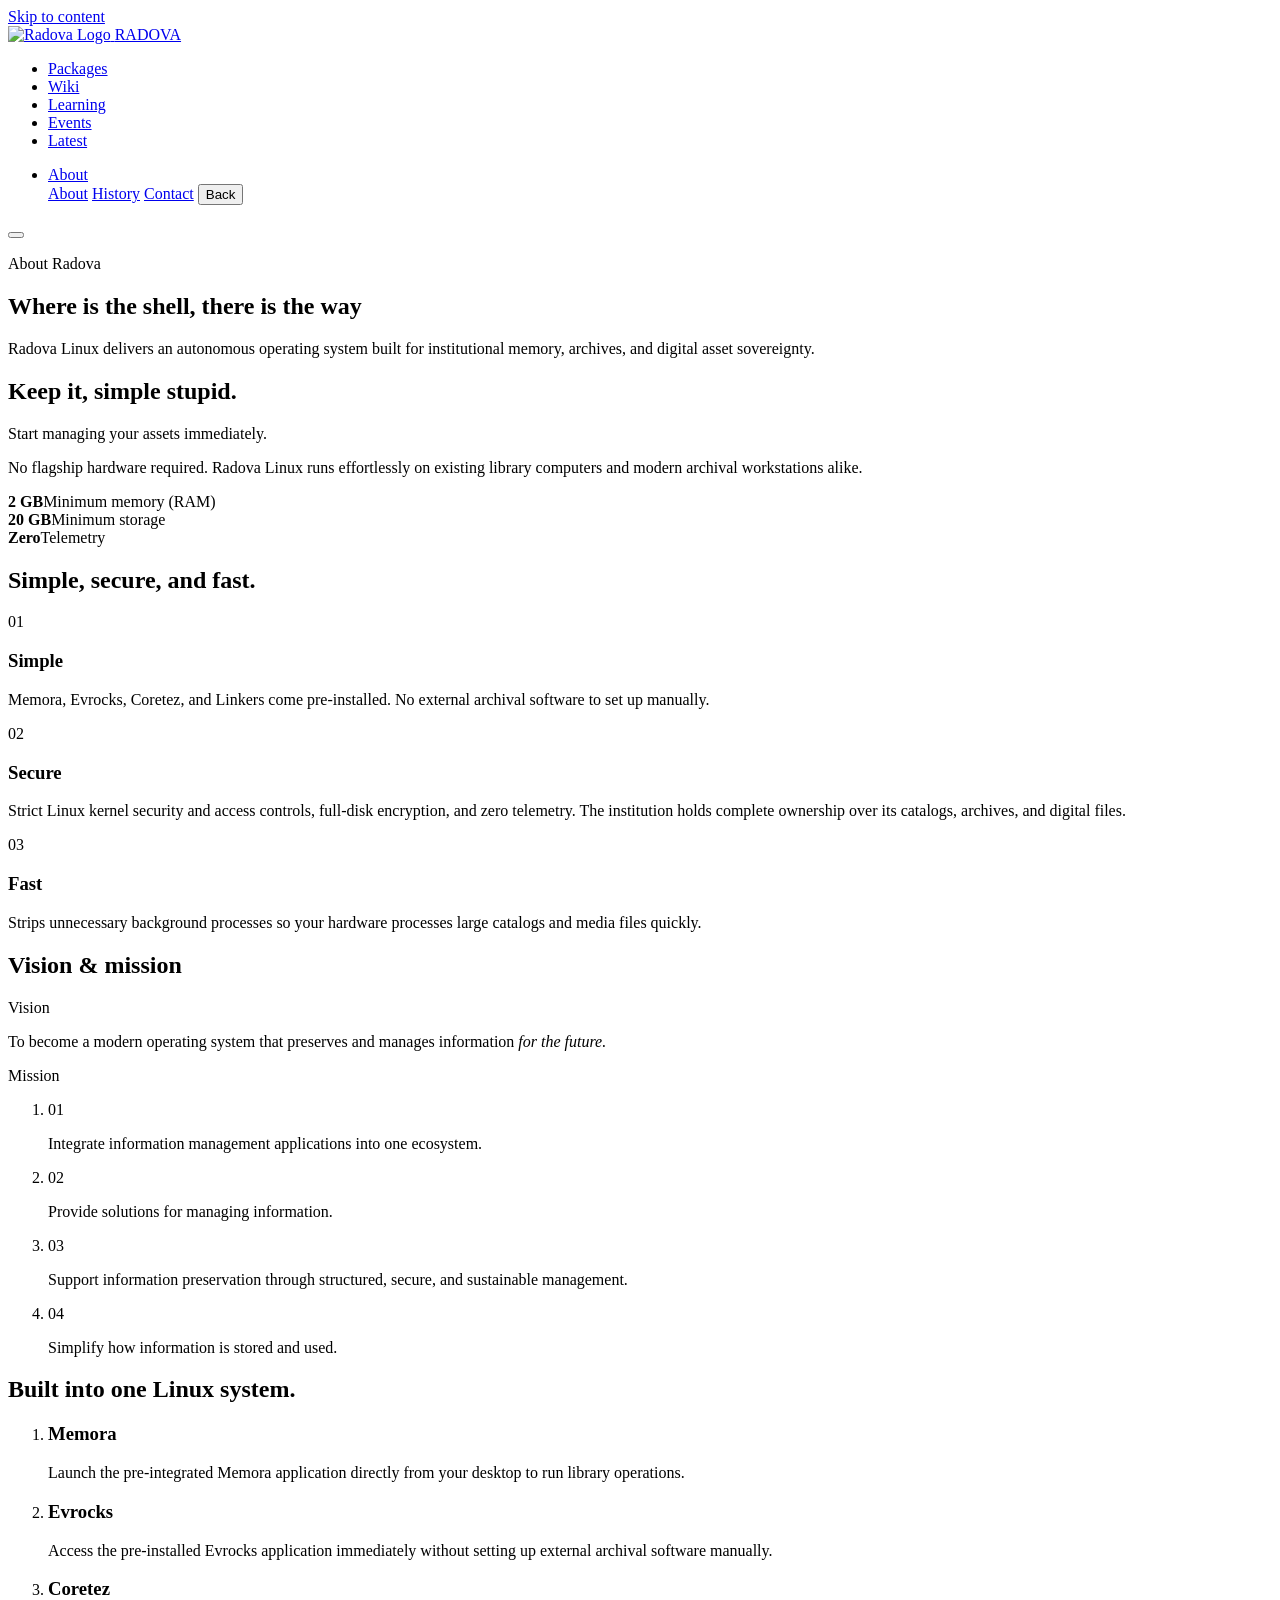
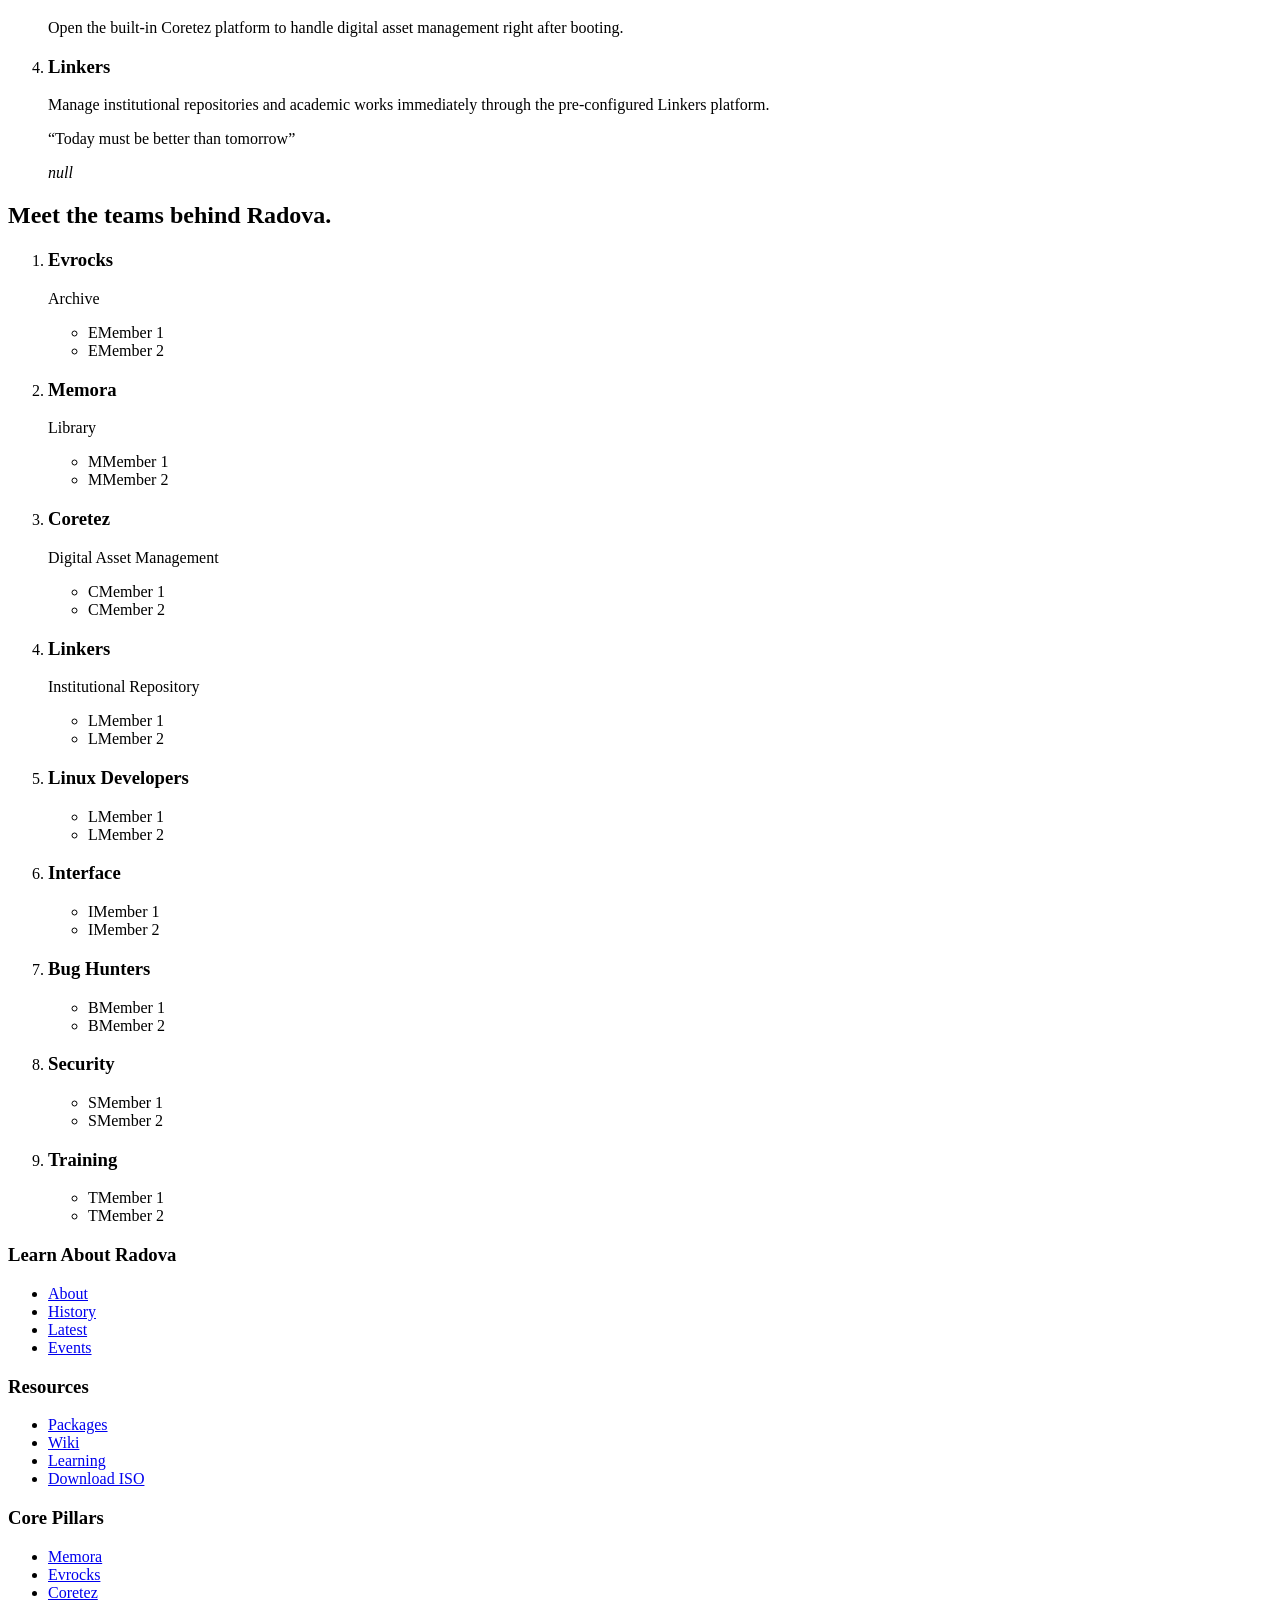
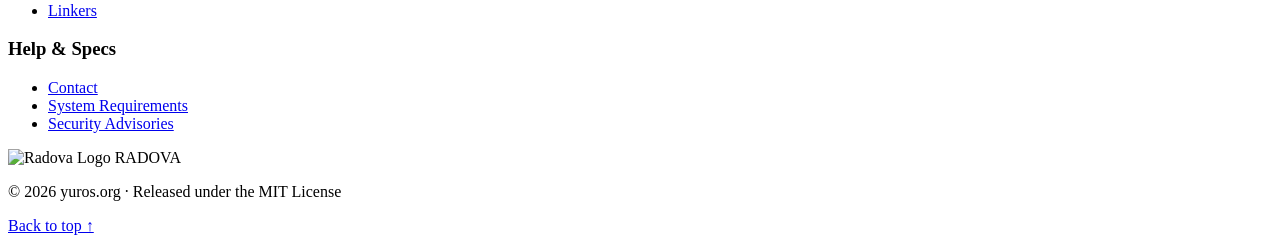
==== index.html @ 68aae40e "update" ====
<!DOCTYPE html>
<html lang="en">
<head>
  <meta charset="UTF-8">
  <meta name="viewport" content="width=device-width, initial-scale=1.0">
  <meta name="color-scheme" content="light">
  <meta name="theme-color" content="#FFFFFF">
  <title>About — Radova Linux</title>
  <meta name="description" content="Radova Linux delivers an autonomous operating system built for institutional memory, archives, and digital asset sovereignty.">
  <link rel="canonical" href="https://radova.org/index.html">
  <link rel="preload" as="font" type="font/woff2" href="assets/fonts/lato-latin-900.woff2" crossorigin>
  <link rel="preload" as="font" type="font/woff2" href="assets/fonts/roboto-latin-wght.woff2" crossorigin>
  <link rel="icon" type="image/png" href="assets/logo.png">
  <link rel="stylesheet" href="assets/about.css">
  <link rel="stylesheet" href="contact.css">
  <link rel="stylesheet" href="https://radova.org/about/assets/site.css?v=8">
  <link rel="stylesheet" href="https://radova.org/about/assets/contact.css">
  
</head>
<body>

  <a class="skip-link" href="#main">Skip to content</a>

 <header class="site-header">
    <a class="brand-lockup" href="https://radova.org/">
      <img src="/assets/logo.png" alt="Radova Logo" width="32">
      <span class="brand-name">RADOVA</span>
    </a>

    <div id="primary-nav" class="header-menu">
      <nav aria-label="Primary navigation">
        <ul class="nav-list">
          <li><a target="_blank" href="https://packer.radova.org">Packages</a></li>
          <li><a target="_blank" href="https://wiki.radova.org">Wiki</a></li>
          <li><a href="https://radova.org/learns">Learning</a></li>
          <li><a href="https://radova.org/events">Events</a></li>
          <li><a href="https://radova.org/latest/">Latest</a></li>
        </ul>
      </nav>

      <nav class="navbar" aria-label="About menu">
        <ul class="nav-links">
          <li class="dropdown">
            <a id="test2" href="#" class="btn-navy" aria-haspopup="true" aria-expanded="false">About</a>
            <div class="menu-arrow" aria-hidden="true"></div>
            <div class="dropdown-content" role="menu">
              <a class="d-content-h" href="https://radova.org/about/" role="menuitem">About</a>
              <a class="d-content-r" href="https://radova.org/about/history" role="menuitem">History</a>
              <a class="d-content-c" href="https://radova.org/about/contact" role="menuitem">Contact</a>
              <button type="button" class="d-content-back" role="menuitem">Back</button>
            </div>
          </li>
        </ul>
      </nav>
    </div>

    <button
      type="button"
      class="nav-toggle"
      aria-label="Buka menu navigasi"
      aria-controls="primary-nav"
      aria-expanded="false"
    >
      <span></span>
      <span></span>
      <span></span>
    </button>
  </header>

  <main id="main" tabindex="-1">

    <!-- Copy on this page is taken from radova.org (index.html); keep it in sync instead of inventing new claims. -->
    <section class="ab-hero" aria-labelledby="hero-title">
      <div class="wrap">
        <p class="eyebrow">About Radova</p>
        <h1 id="hero-title">Where is the shell, <span>there is the way</span></h1>
        <p class="sub">Radova Linux delivers an autonomous operating system built for institutional memory, archives, and digital asset sovereignty.</p>
      </div>
    </section>

    <section class="ab-section" aria-labelledby="why-title">
      <div class="wrap">
        <div class="split">
          <h2 id="why-title">Keep it, <span>simple stupid.</span></h2>
          <div class="prose">
            <p class="lead">Start managing your assets immediately.</p>
            <p>No flagship hardware required. Radova Linux runs effortlessly on existing library computers and modern archival workstations alike.</p>
          </div>
        </div>

        <div class="stats">
          <div class="stat"><strong>2 GB</strong><span>Minimum memory (RAM)</span></div>
          <div class="stat"><strong>20 GB</strong><span>Minimum storage</span></div>
          <div class="stat"><strong>Zero</strong><span>Telemetry</span></div>
        </div>
      </div>
    </section>

    <section class="ab-section" aria-labelledby="principles-title">
      <div class="wrap">
        <h2 id="principles-title">Simple, secure, <span>and fast.</span></h2>
        <div class="principles">
          <article class="principle">
            <span class="num">01</span>
            <h3>Simple</h3>
            <p>Memora, Evrocks, Coretez, and Linkers come pre-installed. No external archival software to set up manually.</p>
          </article>
          <article class="principle">
            <span class="num">02</span>
            <h3>Secure</h3>
            <p>Strict Linux kernel security and access controls, full-disk encryption, and zero telemetry. The institution holds complete ownership over its catalogs, archives, and digital files.</p>
          </article>
          <article class="principle">
            <span class="num">03</span>
            <h3>Fast</h3>
            <p>Strips unnecessary background processes so your hardware processes large catalogs and media files quickly.</p>
          </article>
        </div>
      </div>
    </section>

    <!-- Vision & mission: provided by the Radova team (translated from Indonesian).
         Each vision word is a .w span so it can light up on scroll. -->
    <section class="ab-section ab-vm" aria-labelledby="vm-title">
      <div class="wrap">
        <div class="vm-grid">
          <div class="vm-side">
            <h2 id="vm-title" class="eyebrow">Vision &amp; mission</h2>
            <p class="vm-label">Vision</p>
          </div>
          <p class="vm-vision"><span class="w">To</span> <span class="w">become</span> <span class="w">a</span> <span class="w">modern</span> <span class="w">operating</span> <span class="w">system</span> <span class="w">that</span> <span class="w">preserves</span> <span class="w">and</span> <span class="w">manages</span> <span class="w">information</span> <em><span class="w">for</span> <span class="w">the</span> <span class="w">future.</span></em></p>
        </div>

        <p class="vm-label vm-label-mission">Mission</p>
        <ol class="vm-missions" role="list">
          <li><span class="vm-num" aria-hidden="true">01</span><p>Integrate information management applications into one ecosystem.</p></li>
          <li><span class="vm-num" aria-hidden="true">02</span><p>Provide solutions for managing information.</p></li>
          <li><span class="vm-num" aria-hidden="true">03</span><p>Support information preservation through structured, secure, and sustainable management.</p></li>
          <li><span class="vm-num" aria-hidden="true">04</span><p>Simplify how information is stored and used.</p></li>
        </ol>
      </div>
    </section>

    <section class="ab-section" aria-labelledby="apps-title">
      <div class="wrap">
        <h2 id="apps-title">Built into one <span>Linux system.</span></h2>

        <ol class="mission" role="list">
          <li><h3>Memora</h3><p>Launch the pre-integrated Memora application directly from your desktop to run library operations.</p></li>
          <li><h3>Evrocks</h3><p>Access the pre-installed Evrocks application immediately without setting up external archival software manually.</p></li>
          <li><h3>Coretez</h3><p>Open the built-in Coretez platform to handle digital asset management right after booting.</p></li>
          <li><h3>Linkers</h3><p>Manage institutional repositories and academic works immediately through the pre-configured Linkers platform.</p></li>
        </ol>
      </div>
    </section>

    <section class="ab-quote" aria-label="Quote">
      <div class="wrap">
        <blockquote>
          <p>&ldquo;Today must be better than tomorrow&rdquo;</p>
          <cite>null</cite>
        </blockquote>
      </div>
    </section>

    <!-- Team members: one <li class="member"> per person, as many as needed.
         With a photo: <span class="avatar"><img src="assets/team/NAME.jpg" alt=""></span>
         Without one: <span class="avatar" aria-hidden="true">INITIALS</span> -->
    <section class="ab-section" aria-labelledby="team-title">
      <div class="wrap">
        <div class="team-head">
          <h2 id="team-title">Meet the teams <span>behind Radova.</span></h2>
        </div>

        <ol class="team" role="list">
          <li class="team-row">
            <div class="team-id"><h3>Evrocks</h3><p class="role">Archive</p></div>
            <ul class="members" role="list" aria-label="Evrocks members">
              <li class="member"><span class="avatar" aria-hidden="true">E</span><span class="member-name">Member 1</span></li>
              <li class="member"><span class="avatar" aria-hidden="true">E</span><span class="member-name">Member 2</span></li>
            </ul>
          </li>
          <li class="team-row">
            <div class="team-id"><h3>Memora</h3><p class="role">Library</p></div>
            <ul class="members" role="list" aria-label="Memora members">
              <li class="member"><span class="avatar" aria-hidden="true">M</span><span class="member-name">Member 1</span></li>
              <li class="member"><span class="avatar" aria-hidden="true">M</span><span class="member-name">Member 2</span></li>
            </ul>
          </li>
          <li class="team-row">
            <div class="team-id"><h3>Coretez</h3><p class="role">Digital Asset Management</p></div>
            <ul class="members" role="list" aria-label="Coretez members">
              <li class="member"><span class="avatar" aria-hidden="true">C</span><span class="member-name">Member 1</span></li>
              <li class="member"><span class="avatar" aria-hidden="true">C</span><span class="member-name">Member 2</span></li>
            </ul>
          </li>
          <li class="team-row">
            <div class="team-id"><h3>Linkers</h3><p class="role">Institutional Repository</p></div>
            <ul class="members" role="list" aria-label="Linkers members">
              <li class="member"><span class="avatar" aria-hidden="true">L</span><span class="member-name">Member 1</span></li>
              <li class="member"><span class="avatar" aria-hidden="true">L</span><span class="member-name">Member 2</span></li>
            </ul>
          </li>
          <li class="team-row">
            <div class="team-id"><h3>Linux Developers</h3></div>
            <ul class="members" role="list" aria-label="Linux Developers members">
              <li class="member"><span class="avatar" aria-hidden="true">L</span><span class="member-name">Member 1</span></li>
              <li class="member"><span class="avatar" aria-hidden="true">L</span><span class="member-name">Member 2</span></li>
            </ul>
          </li>
          <li class="team-row">
            <div class="team-id"><h3>Interface</h3></div>
            <ul class="members" role="list" aria-label="Interface members">
              <li class="member"><span class="avatar" aria-hidden="true">I</span><span class="member-name">Member 1</span></li>
              <li class="member"><span class="avatar" aria-hidden="true">I</span><span class="member-name">Member 2</span></li>
            </ul>
          </li>
          <li class="team-row">
            <div class="team-id"><h3>Bug Hunters</h3></div>
            <ul class="members" role="list" aria-label="Bug Hunters members">
              <li class="member"><span class="avatar" aria-hidden="true">B</span><span class="member-name">Member 1</span></li>
              <li class="member"><span class="avatar" aria-hidden="true">B</span><span class="member-name">Member 2</span></li>
            </ul>
          </li>
          <li class="team-row">
            <div class="team-id"><h3>Security</h3></div>
            <ul class="members" role="list" aria-label="Security members">
              <li class="member"><span class="avatar" aria-hidden="true">S</span><span class="member-name">Member 1</span></li>
              <li class="member"><span class="avatar" aria-hidden="true">S</span><span class="member-name">Member 2</span></li>
            </ul>
          </li>
          <li class="team-row">
            <div class="team-id"><h3>Training</h3></div>
            <ul class="members" role="list" aria-label="Training members">
              <li class="member"><span class="avatar" aria-hidden="true">T</span><span class="member-name">Member 1</span></li>
              <li class="member"><span class="avatar" aria-hidden="true">T</span><span class="member-name">Member 2</span></li>
            </ul>
          </li>
        </ol>
      </div>
    </section>

  </main>

  <footer class="site-footer">
    <div class="footer-grid">
      <div class="footer-col">
        <h3 class="footer-heading">Learn About Radova</h3>
        <ul class="footer-links">
          <li><a href="https://radova.org/about/">About</a></li>
          <li><a href="https://radova.org/about/history">History</a></li>
          <li><a href="https://radova.org/latest/">Latest</a></li>
          <li><a href="https://radova.org/events">Events</a></li>
        </ul>
      </div>

      <div class="footer-col">
        <h3 class="footer-heading">Resources</h3>
        <ul class="footer-links">
          <li><a target="_blank" rel="noopener" href="https://packer.radova.org">Packages</a></li>
          <li><a target="_blank" rel="noopener" href="https://wiki.radova.org">Wiki</a></li>
          <li><a href="https://radova.org/learns">Learning</a></li>
          <li><a href="https://sourceforge.net/projects/memora/files/radova-linux-2026.11.06-x86_64.iso/download">Download ISO</a></li>
        </ul>
      </div>

      <div class="footer-col">
        <h3 class="footer-heading">Core Pillars</h3>
        <ul class="footer-links">
          <li><a href="https://radova.org/#fitur">Memora</a></li>
          <li><a href="https://radova.org/#fitur">Evrocks</a></li>
          <li><a href="https://radova.org/#fitur">Coretez</a></li>
          <li><a href="https://radova.org/#fitur">Linkers</a></li>
        </ul>
      </div>

      <div class="footer-col">
        <h3 class="footer-heading">Help &amp; Specs</h3>
        <ul class="footer-links">
          <li><a href="https://radova.org/about/contact">Contact</a></li>
          <li><a href="https://radova.org/#spesifikasi">System Requirements</a></li>
          <li><a href="https://radova.org/latest/security/">Security Advisories</a></li>
        </ul>
      </div>
    </div>

    <div class="footer-bottom">
      <div class="footer-brand-bar">
        <span class="brand-lockup brand-lockup-light">
          <img src="/assets/logo-white.png" alt="Radova Logo" width="28">
          <span class="brand-name">RADOVA</span>
        </span>
        <p class="footer-copy">© 2026 yuros.org · Released under the MIT License</p>
      </div>

      <a class="footer-top" href="#main">Back to top ↑</a>
    </div>
  </footer>

    <script src="https://radova.org/about/assets/navbar.js"></script>

</body>
</html>
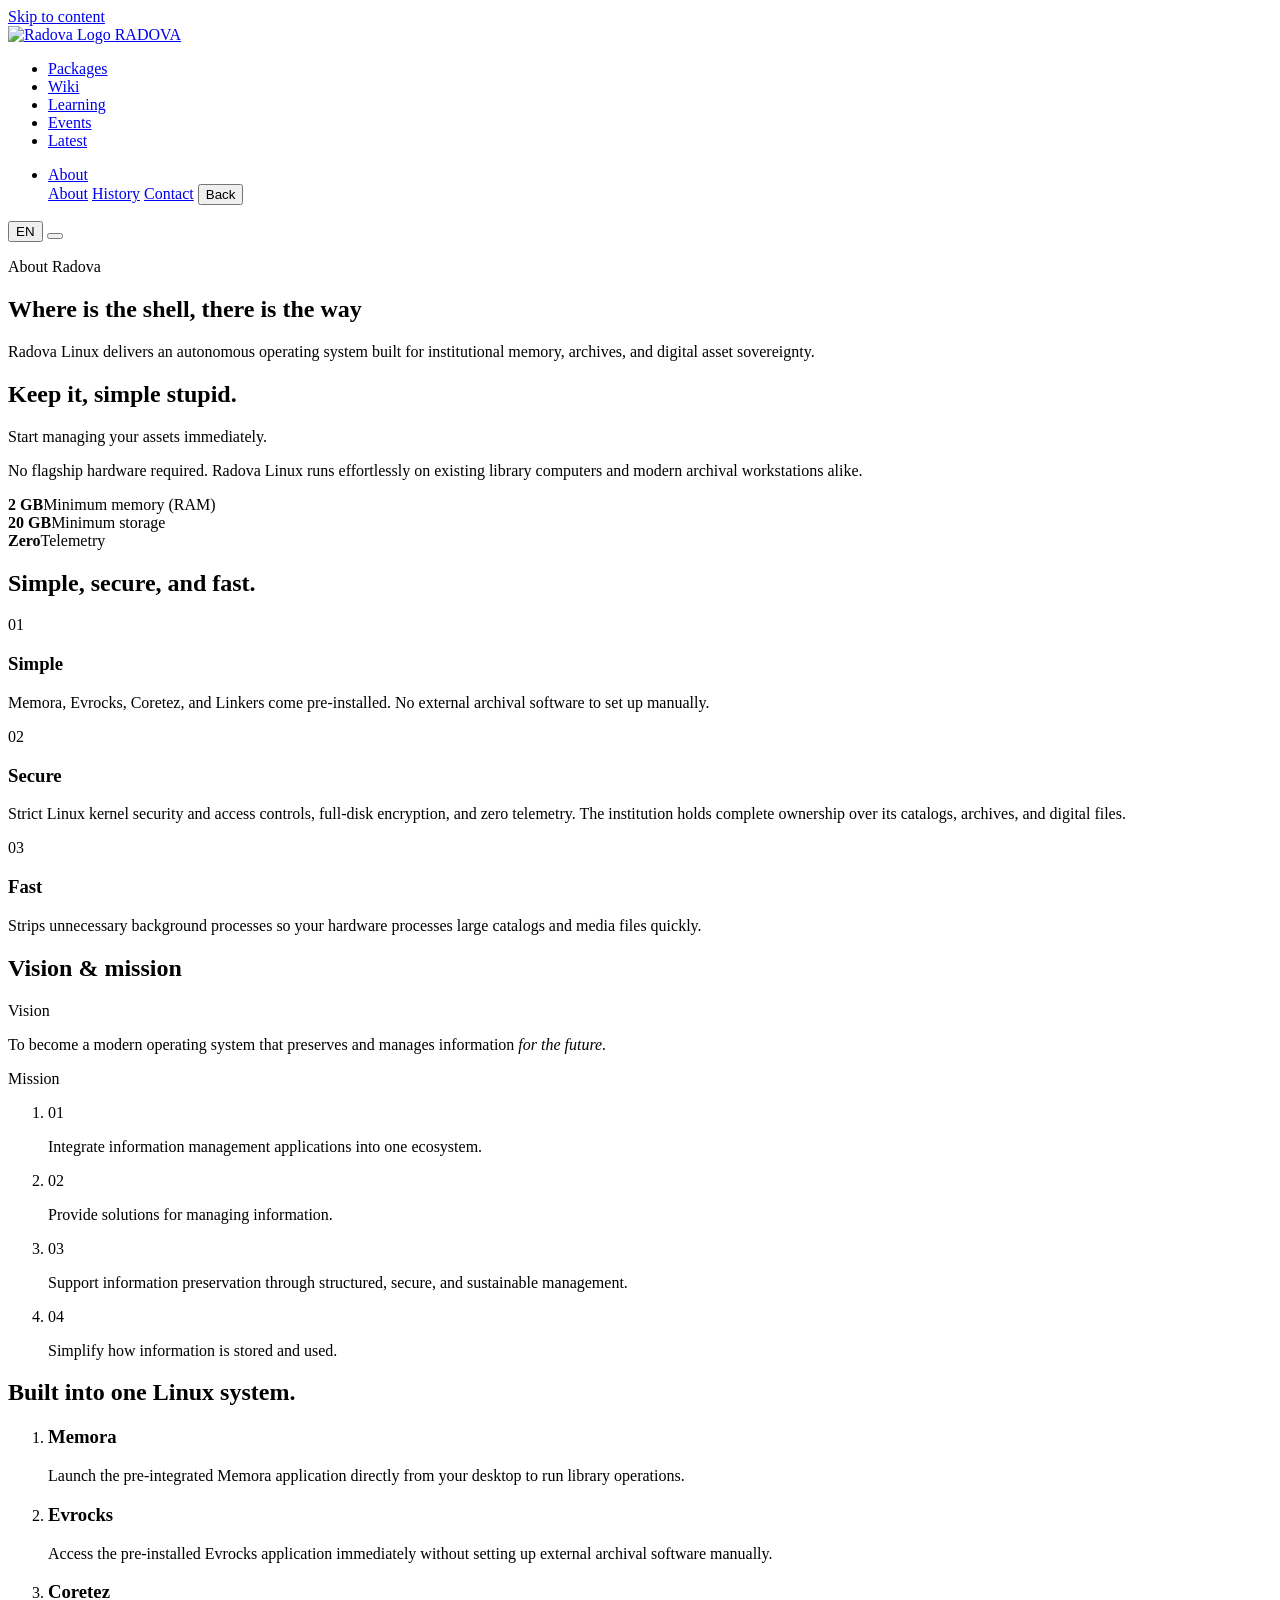
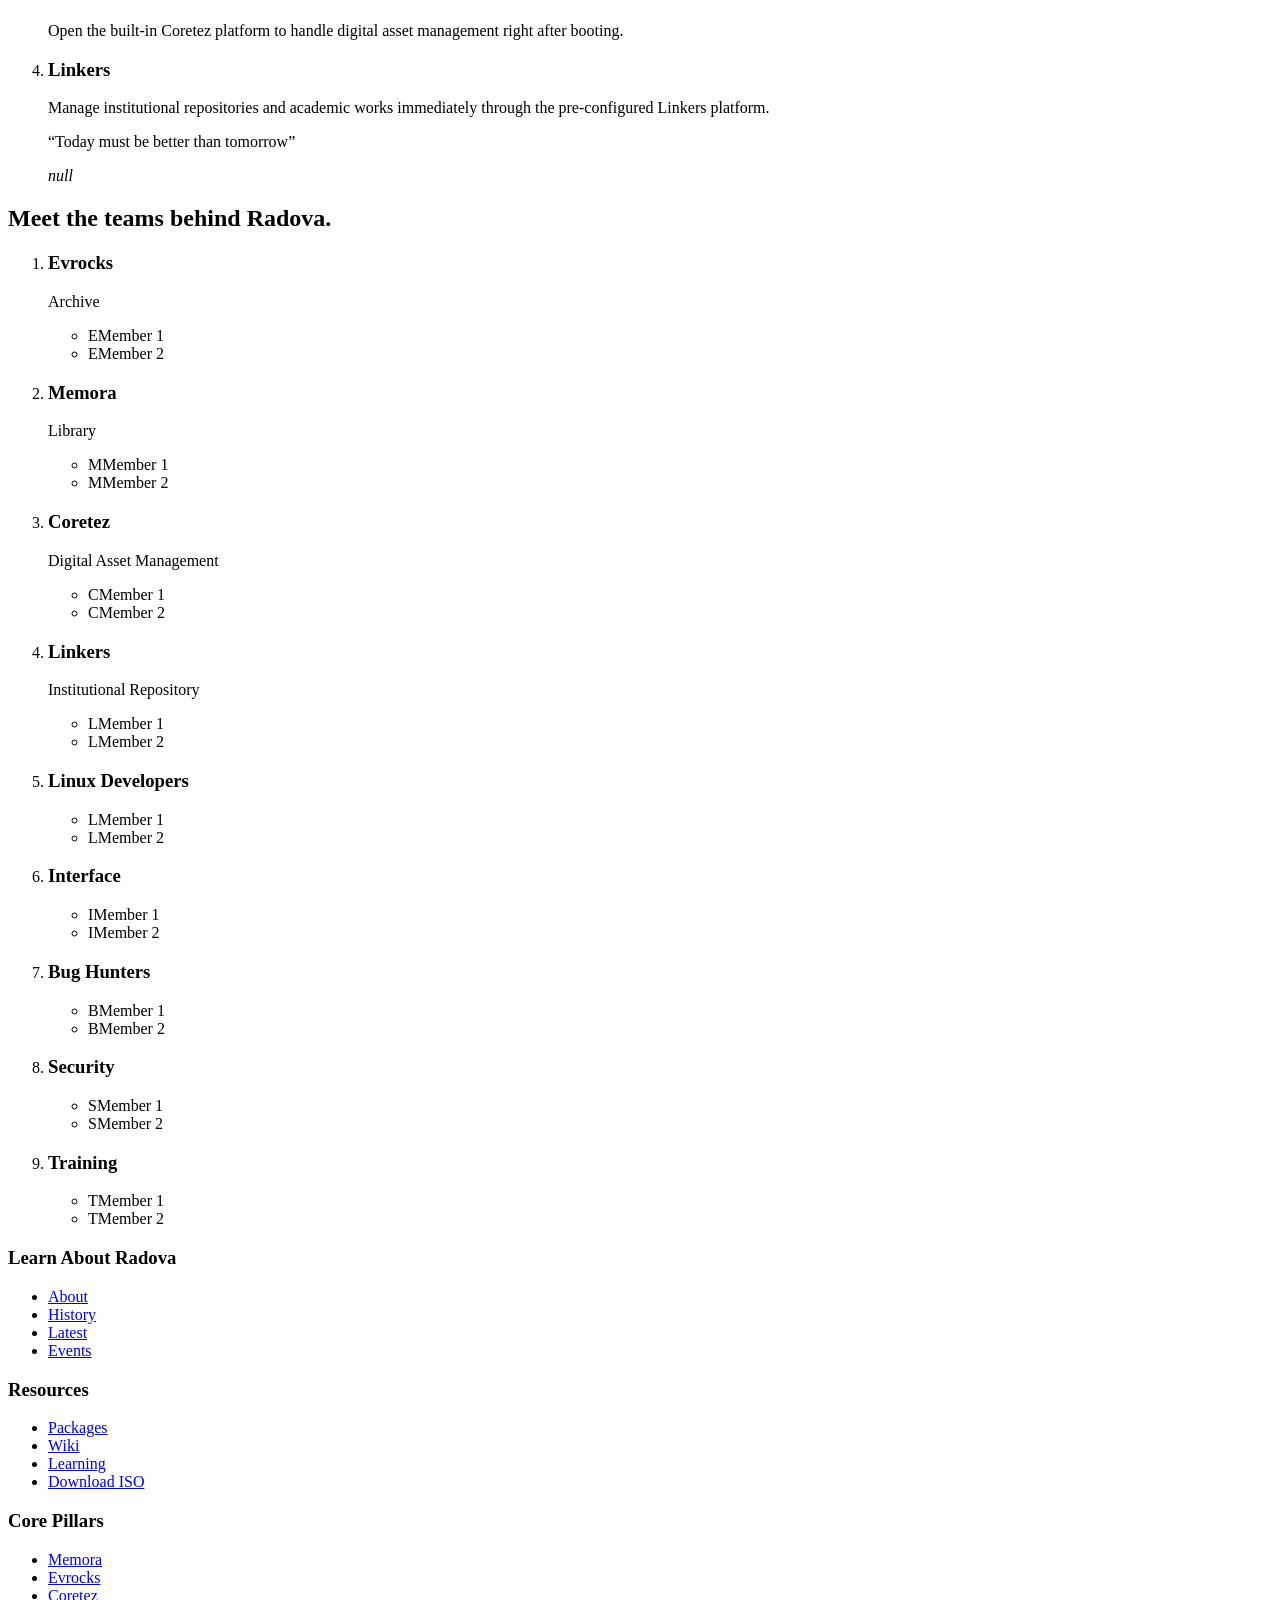
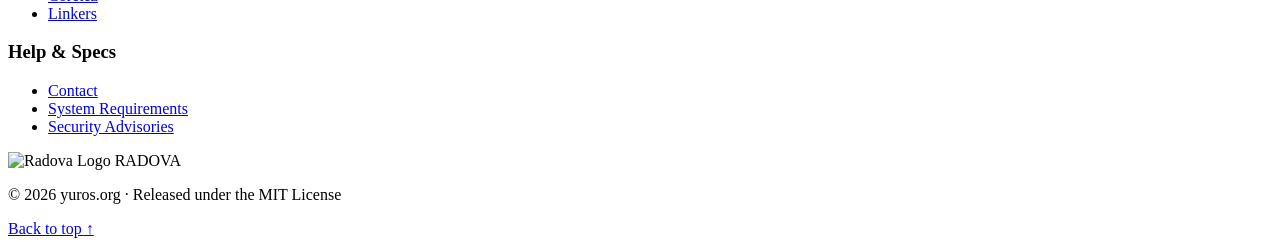
==== commit 89d5c355: "update button multi langueage" ====
--- a/index.html
+++ b/index.html
@@ -19,7 +19,7 @@
 </head>
 <body>
 
-  <a class="skip-link" href="#main">Skip to content</a>
+  <a class="skip-link" href="#main" data-i18n="skip">Skip to content</a>
 
  <header class="site-header">
     <a class="brand-lockup" href="https://radova.org/">
@@ -30,29 +30,31 @@
     <div id="primary-nav" class="header-menu">
       <nav aria-label="Primary navigation">
         <ul class="nav-list">
-          <li><a target="_blank" href="https://packer.radova.org">Packages</a></li>
-          <li><a target="_blank" href="https://wiki.radova.org">Wiki</a></li>
-          <li><a href="https://radova.org/learns">Learning</a></li>
-          <li><a href="https://radova.org/events">Events</a></li>
-          <li><a href="https://radova.org/latest/">Latest</a></li>
+          <li><a target="_blank" href="https://packer.radova.org" data-i18n="nav.packages">Packages</a></li>
+          <li><a target="_blank" href="https://wiki.radova.org" data-i18n="nav.wiki">Wiki</a></li>
+          <li><a href="https://radova.org/learns" data-i18n="nav.learning">Learning</a></li>
+          <li><a href="https://radova.org/events" data-i18n="nav.events">Events</a></li>
+          <li><a href="https://radova.org/latest/" data-i18n="nav.latest">Latest</a></li>
         </ul>
       </nav>
 
       <nav class="navbar" aria-label="About menu">
         <ul class="nav-links">
           <li class="dropdown">
-            <a id="test2" href="#" class="btn-navy" aria-haspopup="true" aria-expanded="false">About</a>
+            <a id="test2" href="#" class="btn-navy" aria-haspopup="true" aria-expanded="false" data-i18n="nav.about">About</a>
             <div class="menu-arrow" aria-hidden="true"></div>
             <div class="dropdown-content" role="menu">
-              <a class="d-content-h" href="https://radova.org/about/" role="menuitem">About</a>
-              <a class="d-content-r" href="https://radova.org/about/history" role="menuitem">History</a>
-              <a class="d-content-c" href="https://radova.org/about/contact" role="menuitem">Contact</a>
-              <button type="button" class="d-content-back" role="menuitem">Back</button>
+              <a class="d-content-h" href="https://radova.org/about/" role="menuitem" data-i18n="nav.about">About</a>
+              <a class="d-content-r" href="https://radova.org/about/history" role="menuitem" data-i18n="nav.history">History</a>
+              <a class="d-content-c" href="https://radova.org/about/contact" role="menuitem" data-i18n="nav.contact">Contact</a>
+              <button type="button" class="d-content-back" role="menuitem" data-i18n="nav.back">Back</button>
             </div>
           </li>
         </ul>
       </nav>
     </div>
+
+    <button type="button" id="lang-toggle" class="btn-lang" aria-label="Switch language to Indonesian">EN</button>
 
     <button
       type="button"
@@ -72,8 +74,8 @@
     <!-- Copy on this page is taken from radova.org (index.html); keep it in sync instead of inventing new claims. -->
     <section class="ab-hero" aria-labelledby="hero-title">
       <div class="wrap">
-        <p class="eyebrow">About Radova</p>
-        <h1 id="hero-title">Where is the shell, <span>there is the way</span></h1>
+        <p class="eyebrow" data-i18n="about.eyebrow">About Radova</p>
+        <h1 id="hero-title" data-i18n-prefix="about.title1">Where is the shell, <span data-i18n="about.title2">there is the way</span></h1>
         <p class="sub">Radova Linux delivers an autonomous operating system built for institutional memory, archives, and digital asset sovereignty.</p>
       </div>
     </section>
@@ -245,27 +247,27 @@
   <footer class="site-footer">
     <div class="footer-grid">
       <div class="footer-col">
-        <h3 class="footer-heading">Learn About Radova</h3>
+        <h3 class="footer-heading" data-i18n="footer.col1">Learn About Radova</h3>
         <ul class="footer-links">
-          <li><a href="https://radova.org/about/">About</a></li>
-          <li><a href="https://radova.org/about/history">History</a></li>
-          <li><a href="https://radova.org/latest/">Latest</a></li>
-          <li><a href="https://radova.org/events">Events</a></li>
+          <li><a href="https://radova.org/about/" data-i18n="nav.about">About</a></li>
+          <li><a href="https://radova.org/about/history" data-i18n="nav.history">History</a></li>
+          <li><a href="https://radova.org/latest/" data-i18n="nav.latest">Latest</a></li>
+          <li><a href="https://radova.org/events" data-i18n="nav.events">Events</a></li>
         </ul>
       </div>
 
       <div class="footer-col">
-        <h3 class="footer-heading">Resources</h3>
+        <h3 class="footer-heading" data-i18n="footer.col2">Resources</h3>
         <ul class="footer-links">
-          <li><a target="_blank" rel="noopener" href="https://packer.radova.org">Packages</a></li>
-          <li><a target="_blank" rel="noopener" href="https://wiki.radova.org">Wiki</a></li>
-          <li><a href="https://radova.org/learns">Learning</a></li>
-          <li><a href="https://sourceforge.net/projects/memora/files/radova-linux-2026.11.06-x86_64.iso/download">Download ISO</a></li>
+          <li><a target="_blank" rel="noopener" href="https://packer.radova.org" data-i18n="nav.packages">Packages</a></li>
+          <li><a target="_blank" rel="noopener" href="https://wiki.radova.org" data-i18n="nav.wiki">Wiki</a></li>
+          <li><a href="https://radova.org/learns" data-i18n="nav.learning">Learning</a></li>
+          <li><a href="https://sourceforge.net/projects/memora/files/radova-linux-2026.11.06-x86_64.iso/download" data-i18n="footer.download">Download ISO</a></li>
         </ul>
       </div>
 
       <div class="footer-col">
-        <h3 class="footer-heading">Core Pillars</h3>
+        <h3 class="footer-heading" data-i18n="footer.col3">Core Pillars</h3>
         <ul class="footer-links">
           <li><a href="https://radova.org/#fitur">Memora</a></li>
           <li><a href="https://radova.org/#fitur">Evrocks</a></li>
@@ -275,11 +277,11 @@
       </div>
 
       <div class="footer-col">
-        <h3 class="footer-heading">Help &amp; Specs</h3>
+        <h3 class="footer-heading" data-i18n="footer.col4">Help &amp; Specs</h3>
         <ul class="footer-links">
-          <li><a href="https://radova.org/about/contact">Contact</a></li>
-          <li><a href="https://radova.org/#spesifikasi">System Requirements</a></li>
-          <li><a href="https://radova.org/latest/security/">Security Advisories</a></li>
+          <li><a href="https://radova.org/about/contact" data-i18n="nav.contact">Contact</a></li>
+          <li><a href="https://radova.org/#spesifikasi" data-i18n="footer.specs">System Requirements</a></li>
+          <li><a href="https://radova.org/latest/security/" data-i18n="footer.security">Security Advisories</a></li>
         </ul>
       </div>
     </div>
@@ -290,10 +292,10 @@
           <img src="/assets/logo-white.png" alt="Radova Logo" width="28">
           <span class="brand-name">RADOVA</span>
         </span>
-        <p class="footer-copy">© 2026 yuros.org · Released under the MIT License</p>
-      </div>
-
-      <a class="footer-top" href="#main">Back to top ↑</a>
+        <p class="footer-copy" data-i18n="footer.copy">© 2026 yuros.org · Released under the MIT License</p>
+      </div>
+
+      <a class="footer-top" href="#main" data-i18n="footer.top">Back to top ↑</a>
     </div>
   </footer>
 
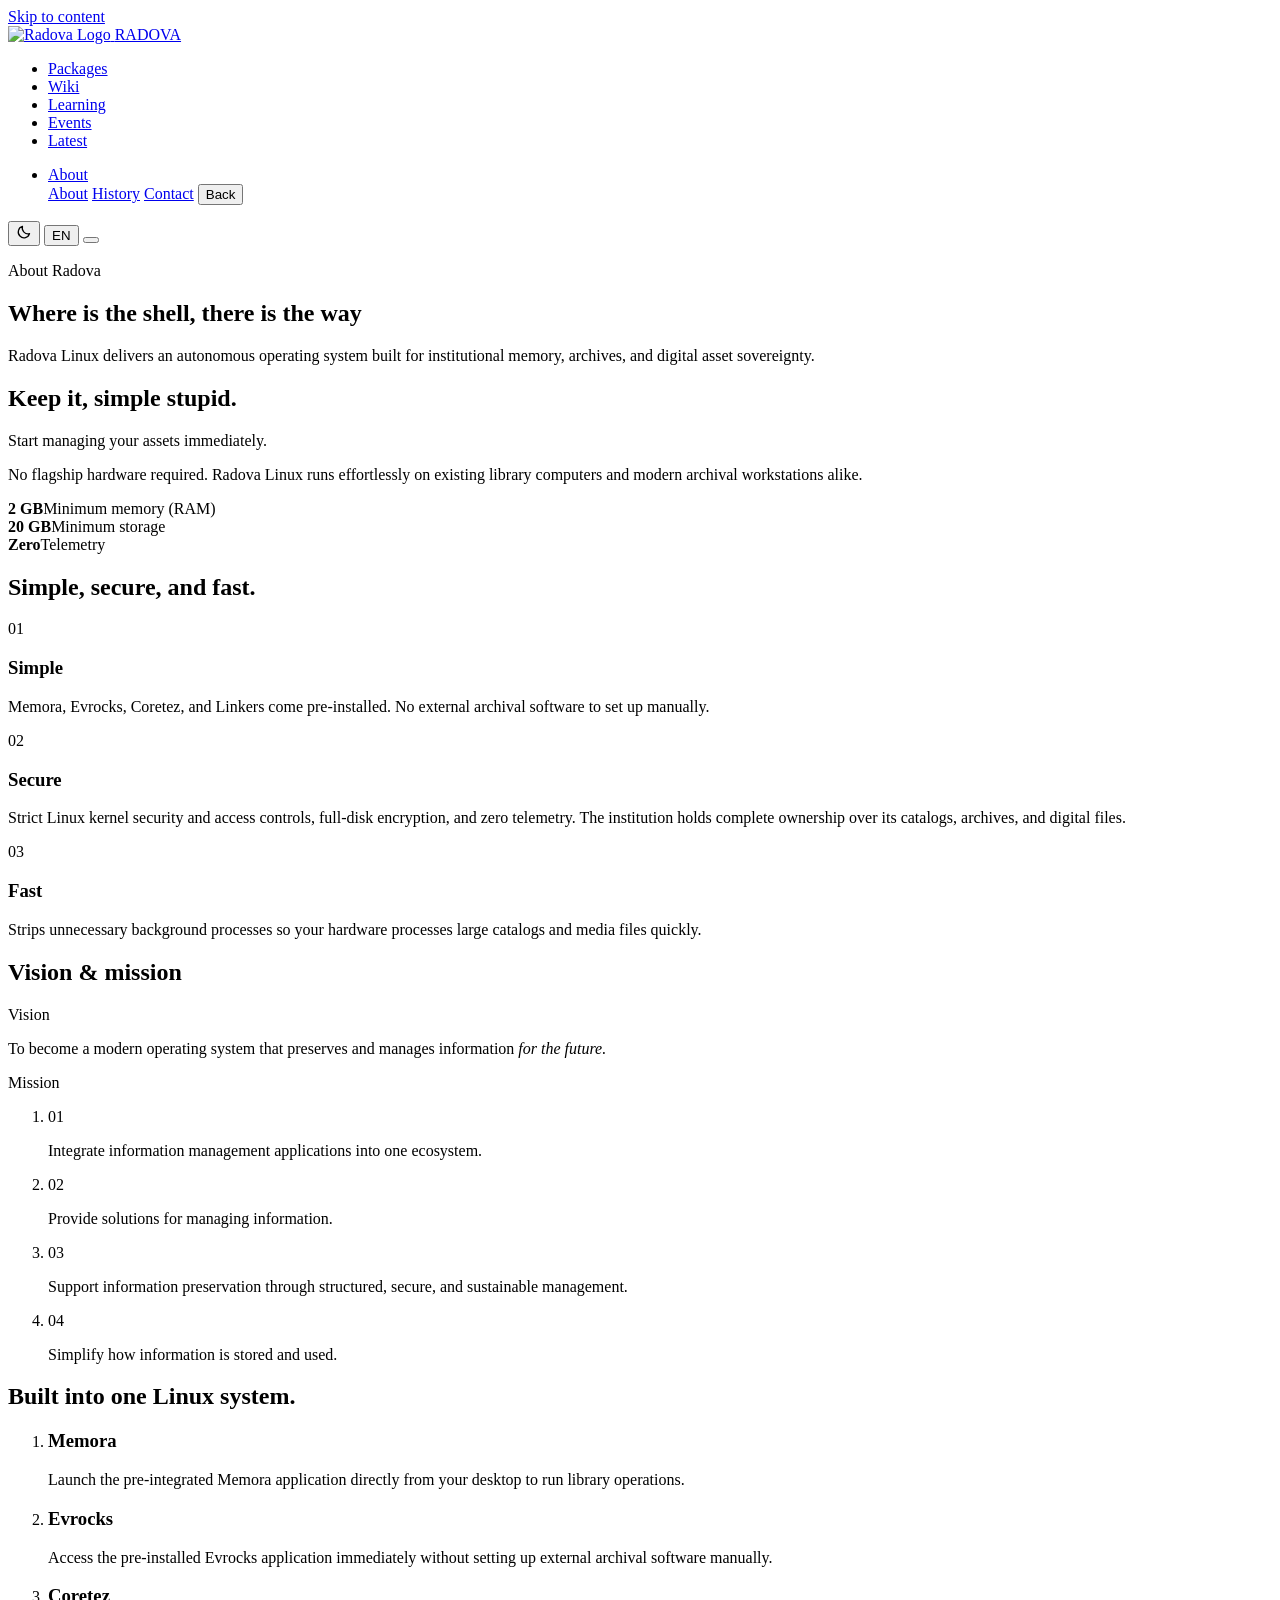
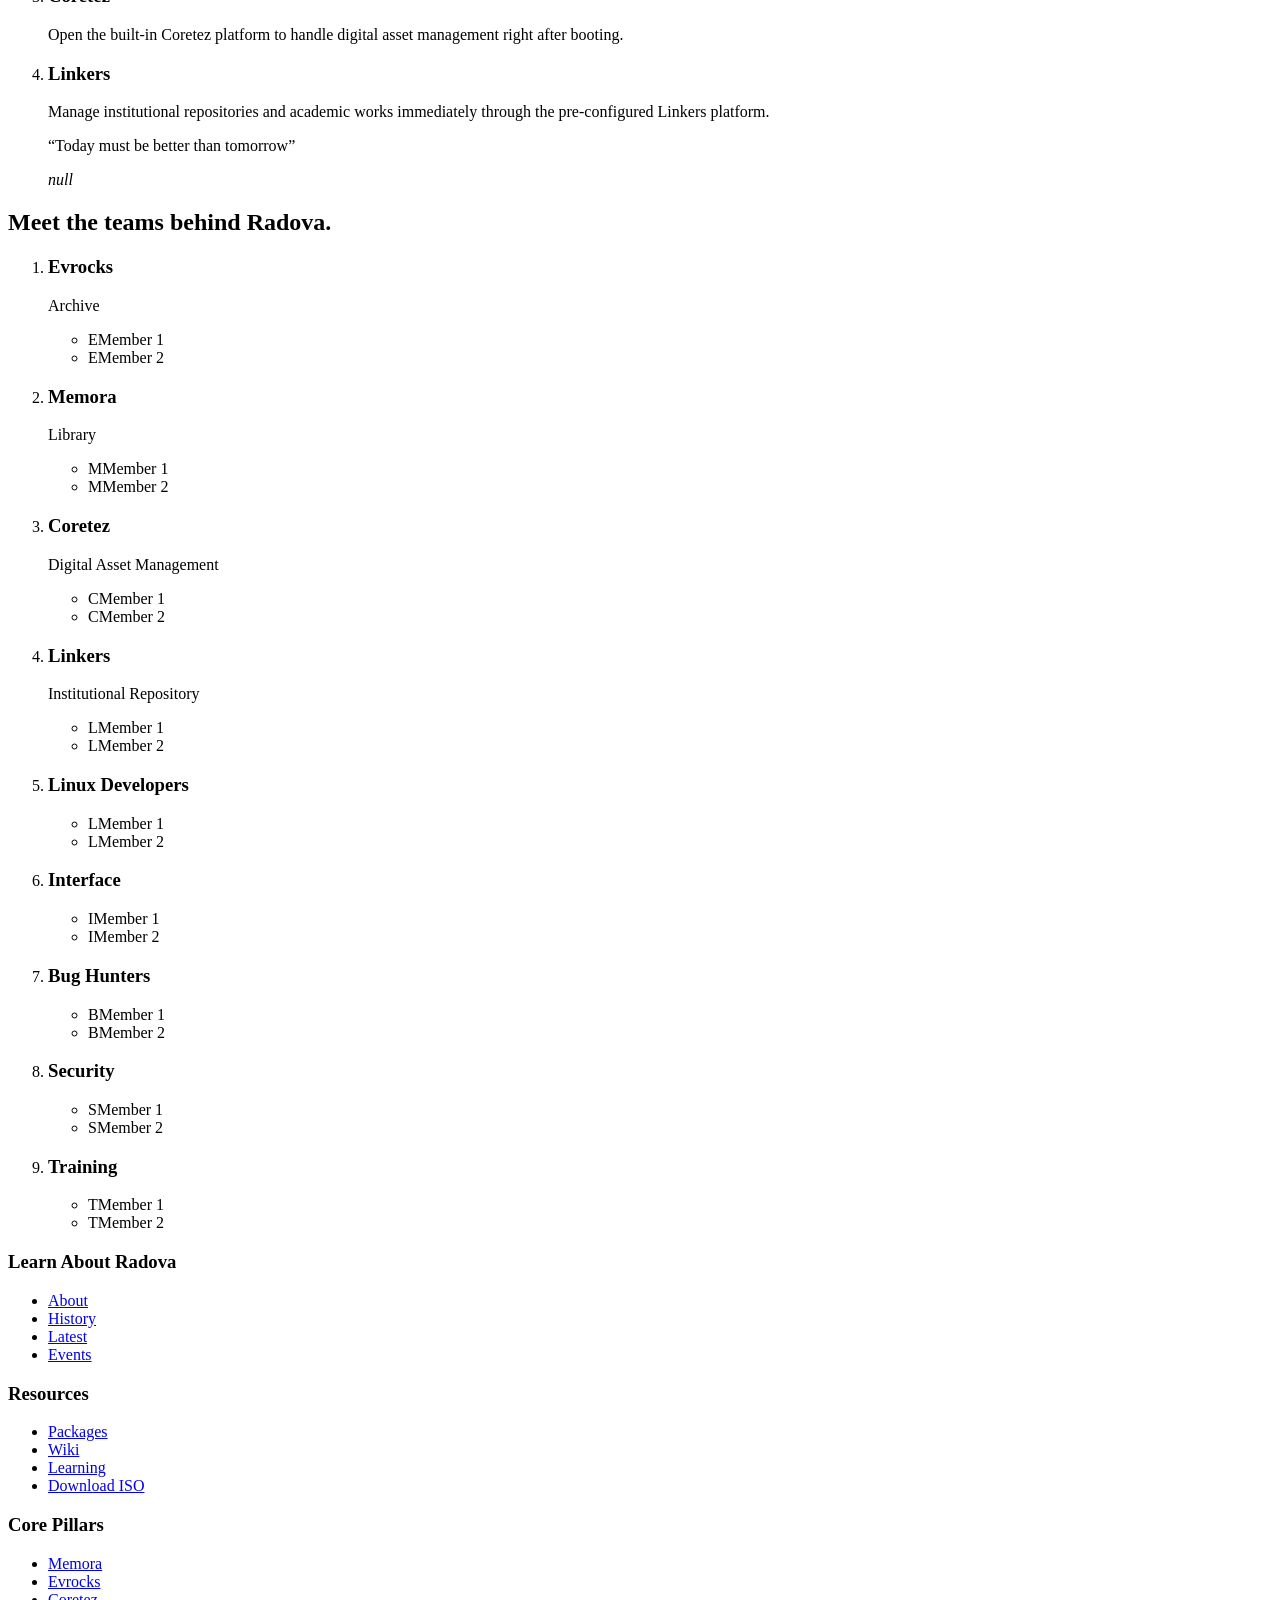
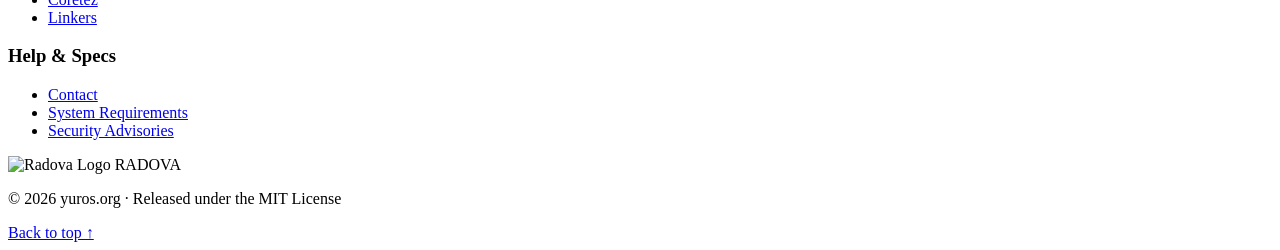
==== commit 34849a00: "update" ====
--- a/index.html
+++ b/index.html
@@ -16,6 +16,8 @@
   <link rel="stylesheet" href="https://radova.org/about/assets/site.css?v=8">
   <link rel="stylesheet" href="https://radova.org/about/assets/contact.css">
   
+  <meta name="htmx-config" content='{"selfRequestsOnly":true,"allowScriptTags":false,"allowEval":false}'>
+  <script src="assets/htmx.min.js" defer></script>
 </head>
 <body>
 
@@ -41,9 +43,9 @@
       <nav class="navbar" aria-label="About menu">
         <ul class="nav-links">
           <li class="dropdown">
-            <a id="test2" href="#" class="btn-navy" aria-haspopup="true" aria-expanded="false" data-i18n="nav.about">About</a>
+            <a id="about-menu-btn" href="#" class="btn-navy" aria-haspopup="true" aria-expanded="false" data-i18n="nav.about">About</a>
             <div class="menu-arrow" aria-hidden="true"></div>
-            <div class="dropdown-content" role="menu">
+            <div class="dropdown-content" role="menu" hx-boost="true" hx-select="main" hx-target="main" hx-swap="outerHTML" hx-push-url="true">
               <a class="d-content-h" href="https://radova.org/about/" role="menuitem" data-i18n="nav.about">About</a>
               <a class="d-content-r" href="https://radova.org/about/history" role="menuitem" data-i18n="nav.history">History</a>
               <a class="d-content-c" href="https://radova.org/about/contact" role="menuitem" data-i18n="nav.contact">Contact</a>
@@ -53,6 +55,10 @@
         </ul>
       </nav>
     </div>
+
+    <button type="button" id="theme-toggle" class="btn-theme" data-set-theme="light" hx-get="assets/theme-dark.html" hx-target="#theme-toggle" hx-swap="outerHTML" aria-label="Switch to dark mode" aria-pressed="false" title="Switch to dark mode">
+      <svg width="16" height="16" viewBox="0 0 256 256" fill="none" stroke="currentColor" stroke-width="20" stroke-linecap="round" stroke-linejoin="round" aria-hidden="true"><path d="M216.7 152.6A91.9 91.9 0 0 1 103.4 39.3a92 92 0 1 0 113.3 113.3Z"/></svg>
+    </button>
 
     <button type="button" id="lang-toggle" class="btn-lang" aria-label="Switch language to Indonesian">EN</button>
 
@@ -246,7 +252,7 @@
 
   <footer class="site-footer">
     <div class="footer-grid">
-      <div class="footer-col">
+      <nav class="footer-col" aria-label="Learn About Radova">
         <h3 class="footer-heading" data-i18n="footer.col1">Learn About Radova</h3>
         <ul class="footer-links">
           <li><a href="https://radova.org/about/" data-i18n="nav.about">About</a></li>
@@ -254,9 +260,9 @@
           <li><a href="https://radova.org/latest/" data-i18n="nav.latest">Latest</a></li>
           <li><a href="https://radova.org/events" data-i18n="nav.events">Events</a></li>
         </ul>
-      </div>
-
-      <div class="footer-col">
+      </nav>
+
+      <nav class="footer-col" aria-label="Resources">
         <h3 class="footer-heading" data-i18n="footer.col2">Resources</h3>
         <ul class="footer-links">
           <li><a target="_blank" rel="noopener" href="https://packer.radova.org" data-i18n="nav.packages">Packages</a></li>
@@ -264,9 +270,9 @@
           <li><a href="https://radova.org/learns" data-i18n="nav.learning">Learning</a></li>
           <li><a href="https://sourceforge.net/projects/memora/files/radova-linux-2026.11.06-x86_64.iso/download" data-i18n="footer.download">Download ISO</a></li>
         </ul>
-      </div>
-
-      <div class="footer-col">
+      </nav>
+
+      <nav class="footer-col" aria-label="Core Pillars">
         <h3 class="footer-heading" data-i18n="footer.col3">Core Pillars</h3>
         <ul class="footer-links">
           <li><a href="https://radova.org/#fitur">Memora</a></li>
@@ -274,16 +280,16 @@
           <li><a href="https://radova.org/#fitur">Coretez</a></li>
           <li><a href="https://radova.org/#fitur">Linkers</a></li>
         </ul>
-      </div>
-
-      <div class="footer-col">
+      </nav>
+
+      <nav class="footer-col" aria-label="Help and Specs">
         <h3 class="footer-heading" data-i18n="footer.col4">Help &amp; Specs</h3>
         <ul class="footer-links">
           <li><a href="https://radova.org/about/contact" data-i18n="nav.contact">Contact</a></li>
           <li><a href="https://radova.org/#spesifikasi" data-i18n="footer.specs">System Requirements</a></li>
           <li><a href="https://radova.org/latest/security/" data-i18n="footer.security">Security Advisories</a></li>
         </ul>
-      </div>
+      </nav>
     </div>
 
     <div class="footer-bottom">
